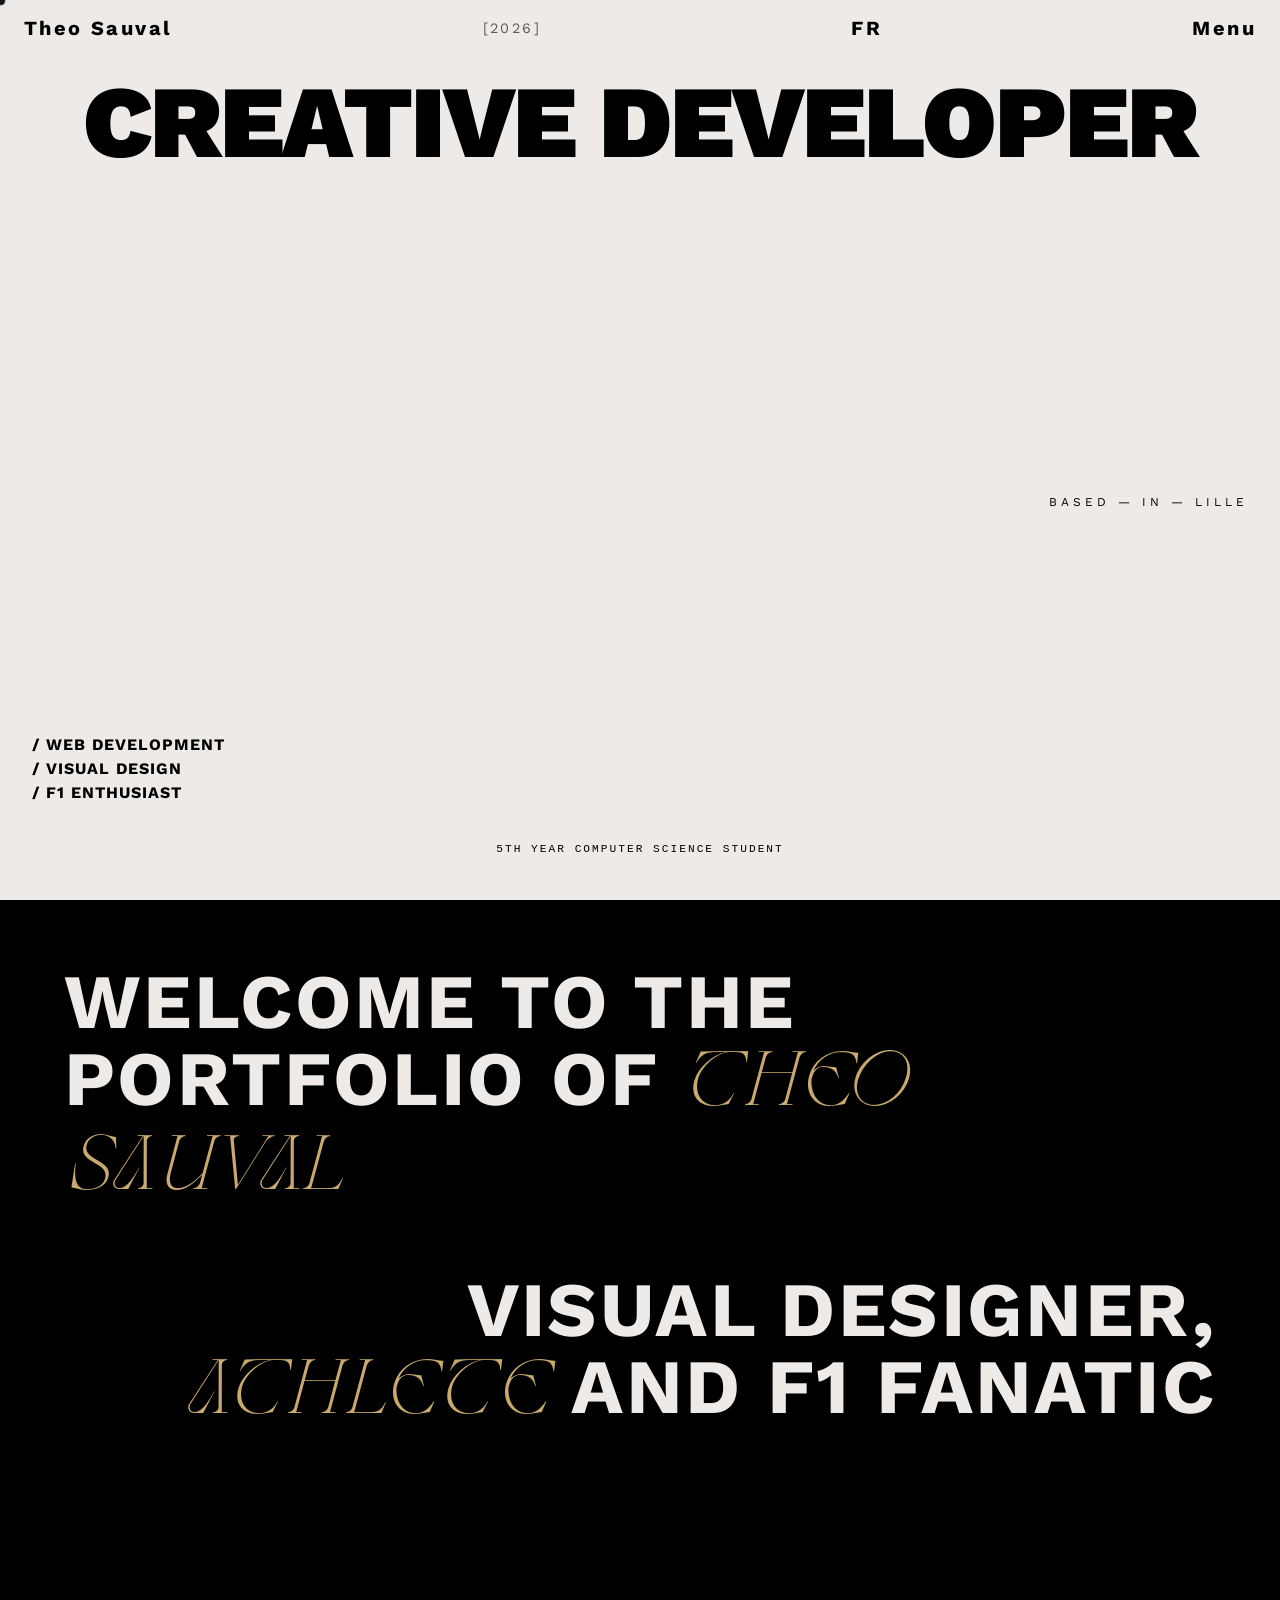
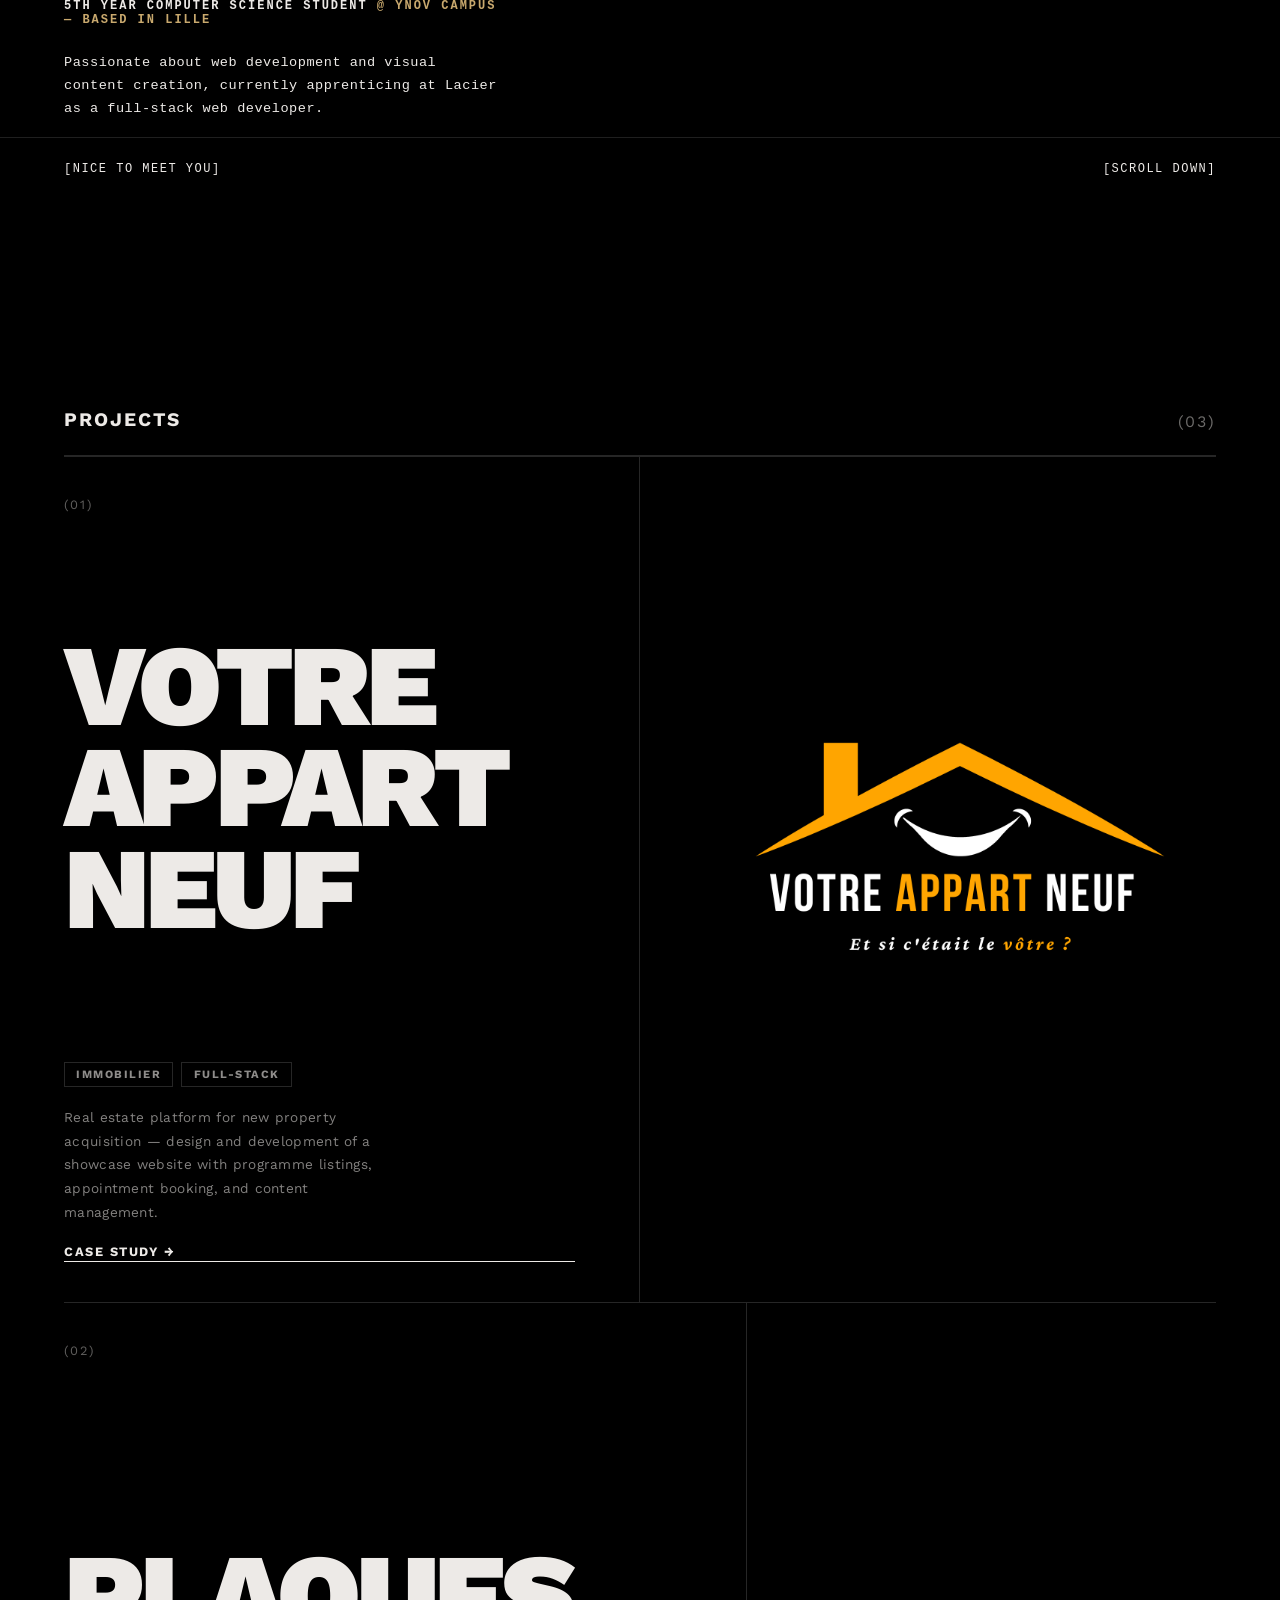
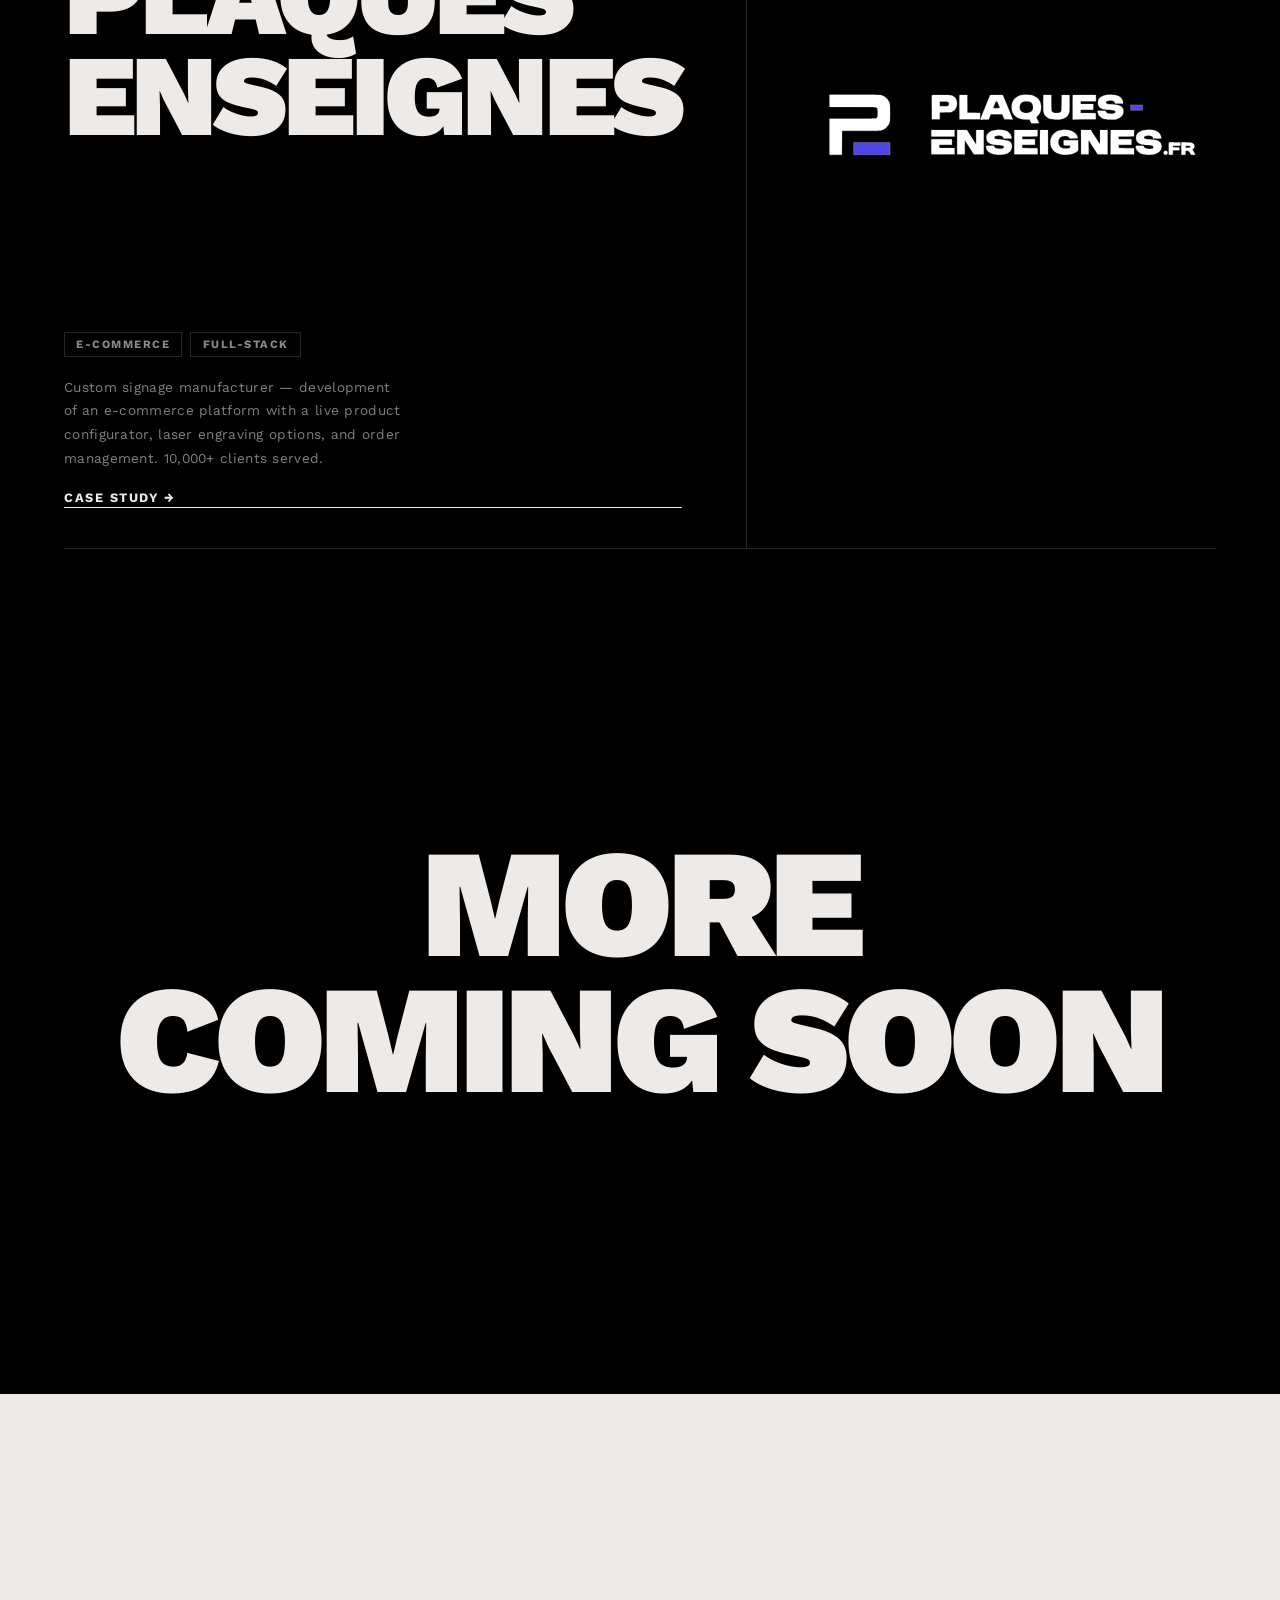
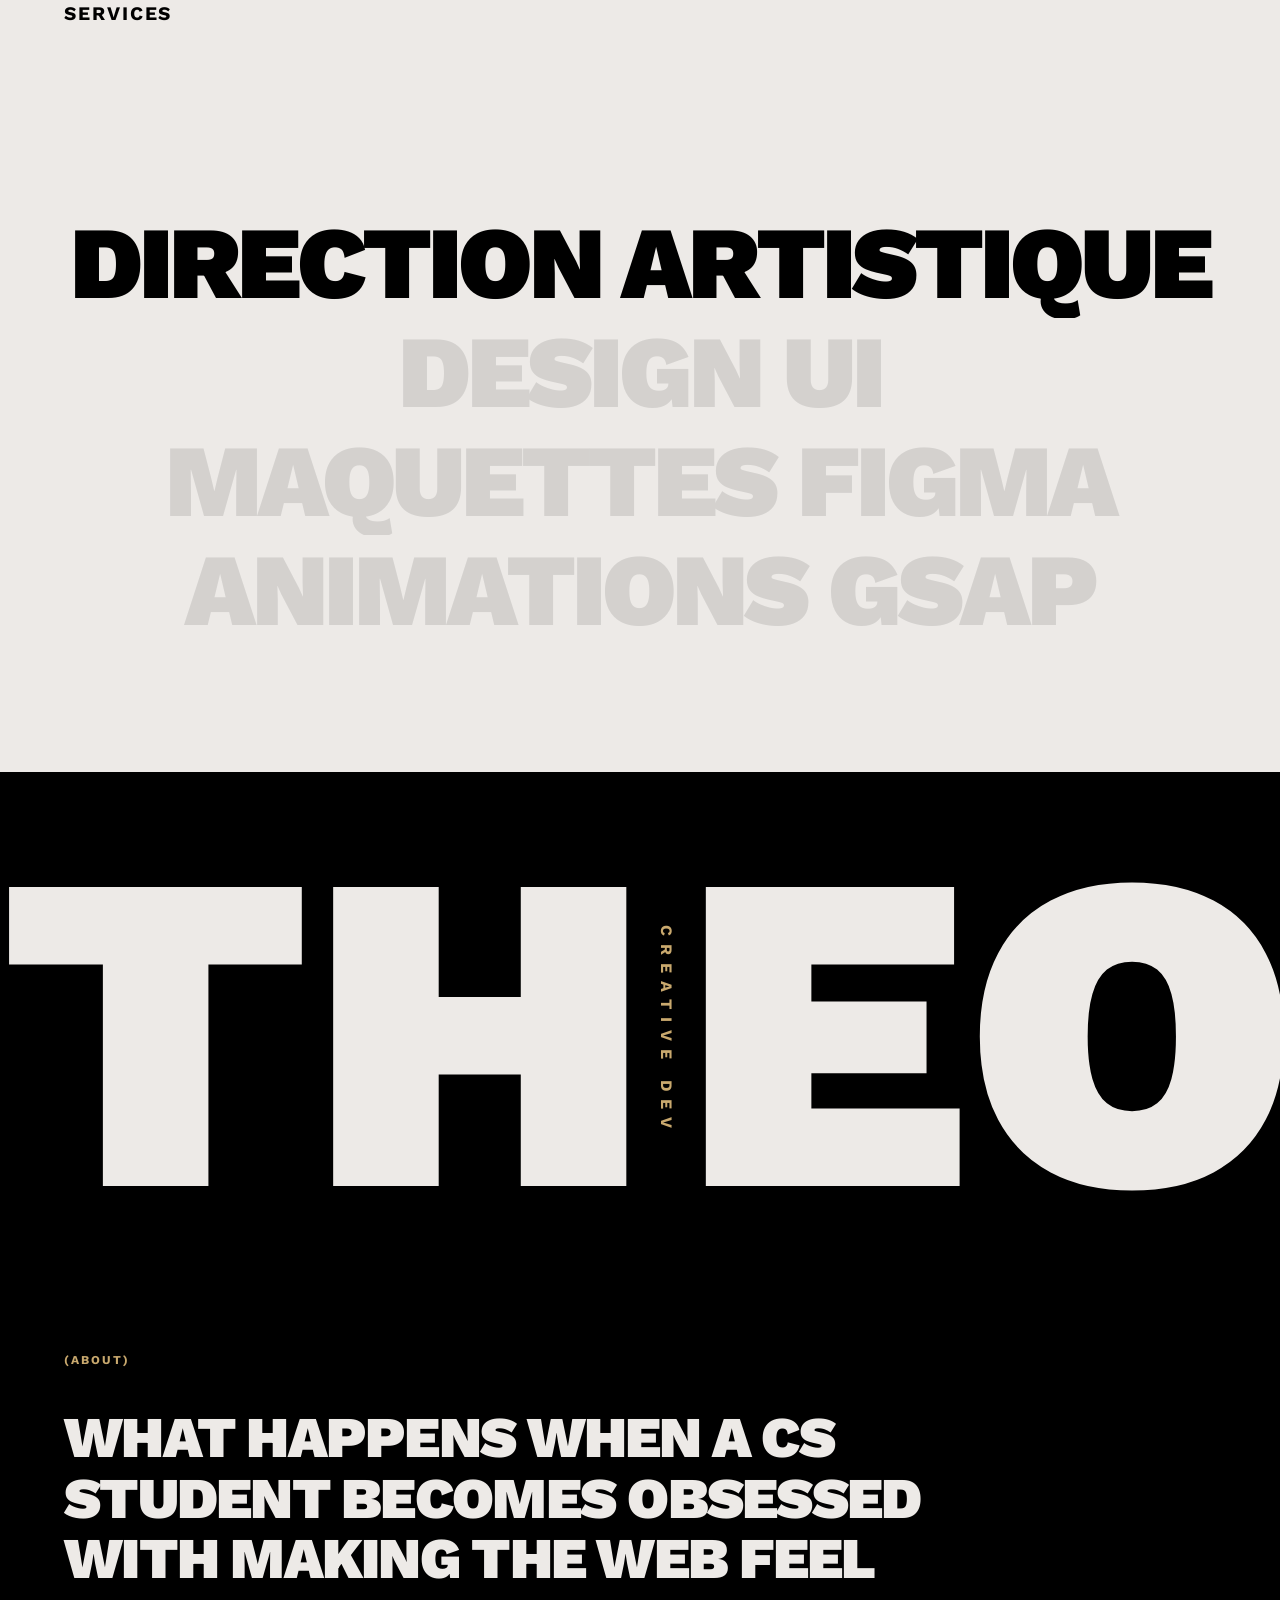
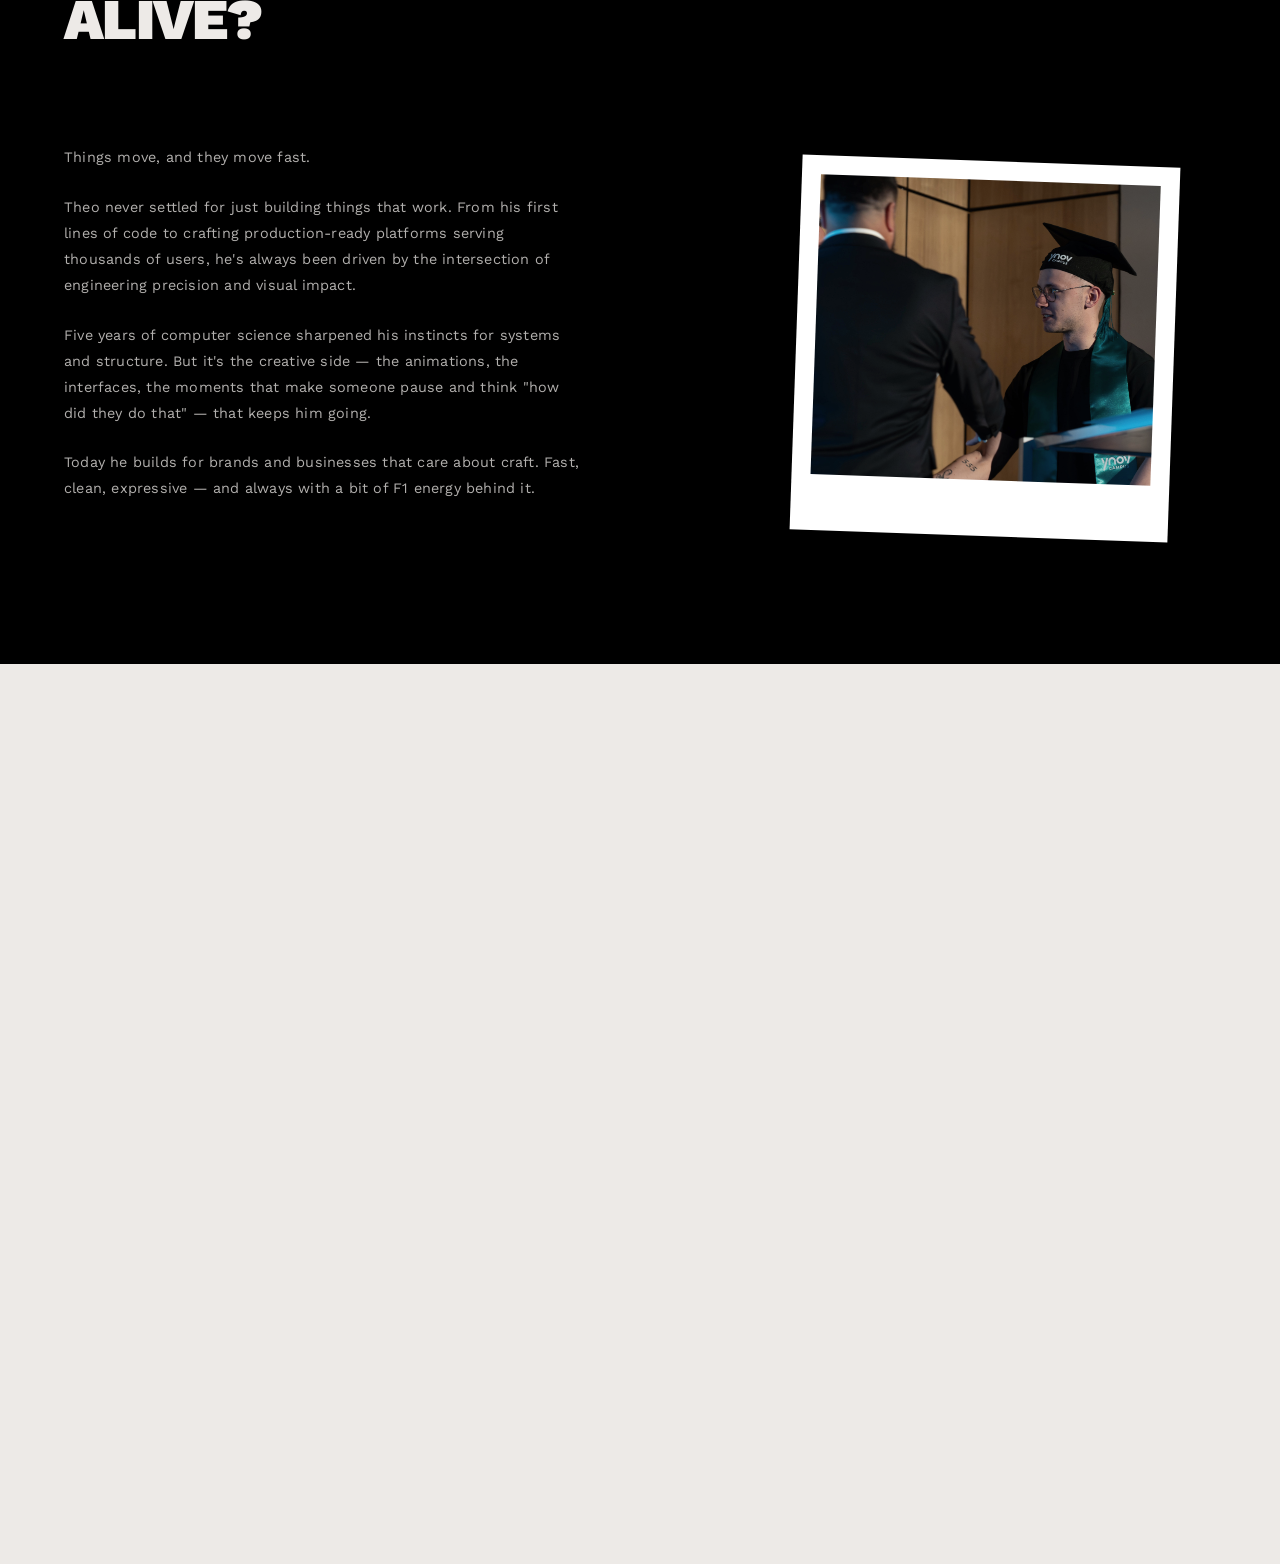
==== index.html @ fca664a8 "Replace Next.js app with static portfolio rewrite New site is plain HTML/CSS/JS (GSAP animations, i1" ====
<!DOCTYPE html>
<html lang="en">

<head>
  <meta charset="UTF-8">
  <meta name="viewport" content="width=device-width, initial-scale=1.0">
  <title>Theo Sauval — Creative Developer</title>
  <meta name="description" content="Theo Sauval — Creative developer & visual designer based in Lille. Building fast, expressive web experiences.">
  <meta property="og:title" content="Theo Sauval — Creative Developer">
  <meta property="og:description" content="Creative developer & visual designer based in Lille. Web development, UI design, GSAP animations.">
  <meta property="og:image" content="https://theosauval.com/assets/theo.jpeg">
  <meta property="og:url" content="https://theosauval.com">
  <meta property="og:type" content="website">
  <link rel="canonical" href="https://theosauval.com">
  <link rel="icon" type="image/svg+xml" href="assets/favicon.svg">
  <link rel="stylesheet" href="css/styles.css">
  <script src="https://cdn.jsdelivr.net/npm/gsap@3.12.5/dist/gsap.min.js"></script>
  <script src="https://cdn.jsdelivr.net/npm/lenis@1.1.14/dist/lenis.min.js"></script>
  <script src="js/menu.js" defer></script>
</head>

<body>

  <div id="loader">
    <div class="loader-top">
      <span id="loader-num">(0)</span>
      <span id="loader-time"></span>
    </div>
    <div class="loader-bottom">
      <span class="loader-name">Theo Sauval</span>
      <span class="loader-role">Creative Developer</span>
    </div>
  </div>

    <nav>
      <div class="name">
        Theo Sauval
      </div>
      <div class="year">
        [2026]
      </div>
      <div id="lang-toggle" class="nav-link">FR</div>
      <div id="menu-trigger" class="nav-link">
        Menu
      </div>
    </nav>
    <div id="expanded-menu">
      <div id="sub-menu" class="content">
        <a href="index.html">Home</a>
        <a href="projects.html">Projects</a>
        <a href="services.html">Services</a>
        <a href="about.html">About</a>
        <a href="contact.html">Contact</a>
        <div class="mail_insta">
          <a href="mailto:theo@sauval.dev">theo@sauval.dev</a>
          <a href="https://www.instagram.com/thvsl__/" target="_blank">Instagram</a>
        </div>
      </div>
    </div>
    <!-- <video id="bg-video" src="assets/fomula1.mp4" muted playsinline preload="auto"></video> -->

    <div class="hero">
      <!-- <span class="hero-tag">[ THEO SAUVAL ]</span> -->
      <h1 class="title">CREATIVE DEVELOPER</h1>
      <div class="hero-bottom">
        <div class="hero-services">
          <p>/ WEB DEVELOPMENT</p>
          <p>/ VISUAL DESIGN</p>
          <p>/ F1 ENTHUSIAST</p>
        </div>
<span class="hero-location">BASED — IN — LILLE</span>
      </div>
      <p class="hero-bio">5TH YEAR COMPUTER SCIENCE STUDENT</p>
    </div>
    <section>
      <div class="content-about">
        <h2>Welcome to the portfolio of <em>Theo Sauval</em></h2>
        <p>visual designer, <em>athlete</em> and <span class="hover-trigger" data-video="assets/videoF1.mp4">F1</span> fanatic</p>
        <div class="texte_presentation">
          <h4>
            5th year computer science student <span class="hover-trigger" data-image="assets/ynovcampus_logo.jpg">@ Ynov Campus — Based in Lille</span>
          </h4>
          <p>
            Passionate about web development and visual content creation,
            currently apprenticing at Lacier as a full-stack web developer.
          </p>
        </div>
        <div class="bottom-bar">
          <span>[NICE TO MEET YOU]</span>
          <span>[SCROLL DOWN]</span>
        </div>
      </div>
    </section>

    <section class="projects-section">
      <div class="projects-header">
        <h2>PROJECTS</h2>
        <span>(03)</span>
      </div>

      <div class="project-item" style="z-index: 1;">
        <div class="project-left">
          <span class="project-num">(01)</span>
          <h3>Votre<br>Appart<br>Neuf</h3>
          <div class="project-meta">
            <span class="project-tag">Immobilier</span>
            <span class="project-tag">Full-stack</span>
          </div>
          <p>Real estate platform for new property acquisition — design and development of a showcase website with programme listings, appointment booking, and content management.</p>
          <a href="project-van.html" class="project-link">Case study →</a>
        </div>
        <div class="project-right">
          <img src="assets/logo_orange.png" alt="Votre Appart Neuf">
        </div>
      </div>

      <div class="project-item" style="z-index: 2;">
        <div class="project-left">
          <span class="project-num">(02)</span>
          <h3>Plaques<br>Enseignes</h3>
          <div class="project-meta">
            <span class="project-tag">E-commerce</span>
            <span class="project-tag">Full-stack</span>
          </div>
          <p>Custom signage manufacturer — development of an e-commerce platform with a live product configurator, laser engraving options, and order management. 10,000+ clients served.</p>
          <a href="project-plaques.html" class="project-link">Case study →</a>
        </div>
        <div class="project-right">
          <img src="assets/Logo.svg" alt="Plaques Enseignes">
        </div>
      </div>
      <div class="project-item project-item--teaser" style="z-index: 3;">
        <h3 class="project-teaser-title">More<br>coming soon</h3>
      </div>

    </section>

    <section class="services-section">
      <div class="services-header">
        <span>SERVICES</span>
      </div>

      <ul class="services-list">
        <li class="service-item active" data-image="assets/image.png">
          <h3>Direction artistique</h3>
        </li>
        <li class="service-item" data-image="assets/image.png">
          <h3>Design UI</h3>
        </li>
        <li class="service-item" data-video="assets/figma.webm">
          <h3>Maquettes Figma</h3>
        </li>
        <li class="service-item" data-video="assets/gsap.webm">
          <h3>Animations GSAP</h3>
        </li>
        
      </ul>
    </section>

    <section class="about-section">
      <div class="about-name">
        <span class="about-letter">T</span>
        <span class="about-letter">H</span>
        <span class="about-creative">CREATIVE DEV</span>
        <span class="about-letter">E</span>
        <span class="about-letter">O</span>
      </div>
      <div class="about-bio-section">
        <span class="about-bio-label">(ABOUT)</span>
        <h2 class="about-bio-title">What happens when a CS student becomes obsessed with making the web feel alive?</h2>
        <div class="about-bio-content">
          <div class="about-bio-text">
            <p>Things move, and they move fast.</p>
            <p>Theo never settled for just building things that work. From his first lines of code to crafting production-ready platforms serving thousands of users, he's always been driven by the intersection of engineering precision and visual impact.</p>
            <p>Five years of computer science sharpened his instincts for systems and structure. But it's the creative side — the animations, the interfaces, the moments that make someone pause and think "how did they do that" — that keeps him going.</p>
            <p>Today he builds for brands and businesses that care about craft. Fast, clean, expressive — and always with a bit of F1 energy behind it.</p>
          </div>
          <div class="about-bio-image">
            <div class="polaroid">
              <img src="assets/theo.jpeg" alt="Theo Sauval">
            </div>
          </div>
        </div>
      </div>
    </section>

    <footer class="footer">
      <div class="footer-glow"></div>
      <div class="footer-inner">
        <div class="footer-top">
          <h2 class="footer-headline">AVAILABLE FOR<br>NEW PROJECTS</h2>
          <nav class="footer-nav">
            <span class="footer-col-label">MENU</span>
            <a href="index.html">Home</a>
            <a href="projects.html">Projects</a>
            <a href="services.html">Services</a>
            <a href="about.html">About</a>
          </nav>
          <div class="footer-socials">
            <span class="footer-col-label">SOCIALS</span>
            <a href="mailto:theo@sauval.dev">Email</a>
            <a href="https://www.instagram.com/thvsl__/" target="_blank">Instagram</a>
            <a href="https://www.linkedin.com/in/theo-sauval-402884244/" target="_blank">LinkedIn</a>
          <a href="https://github.com/TheoSauval" target="_blank">GitHub</a>
          </div>
        </div>
        <div class="footer-meta">
          <span>© 2026 THEO SAUVAL</span>
          <span>LILLE — FR</span>
        </div>
      </div>
      <div class="footer-wordmark">THEO SAUVAL</div>
    </footer>

    <div id="service-preview">
      <img id="service-preview-img" src="" alt="">
      <video id="service-preview-vid" muted playsinline loop></video>
    </div>

    <div id="lang-overlay"></div>

    <div id="cursor"></div>
    <div id="cursor-image">
      <img id="cursor-img" src="" alt="">
      <video id="cursor-vid" muted playsinline></video>
    </div>
  <script src="js/loader.js"></script>
  <script src="js/effects.js" defer></script>
  <script src="js/lang.js" defer></script>
</body>

</html>
---- css/styles.css ----
@import url('https://fonts.googleapis.com/css2?family=Work+Sans:wght@100..900&display=swap');

#loader {
  position: fixed;
  inset: 0;
  z-index: 9999;
  background-color: #000;
  display: flex;
  flex-direction: column;
  justify-content: space-between;
  padding: 2rem 2.5rem;
  box-sizing: border-box;
  will-change: clip-path;
}

.loader-top {
  display: flex;
  justify-content: space-between;
  align-items: flex-start;
}

#loader-num,
#loader-time {
  font-family: 'Work Sans', sans-serif;
  font-size: 0.75rem;
  font-weight: 400;
  letter-spacing: 2px;
  color: rgba(237,234,231,0.5);
}

.loader-bottom {
  display: flex;
  justify-content: space-between;
  align-items: flex-end;
}

.loader-name {
  font-family: 'Work Sans', sans-serif;
  font-size: 0.75rem;
  font-weight: 700;
  letter-spacing: 3px;
  text-transform: uppercase;
  color: rgba(237,234,231,0.6);
}

.loader-role {
  font-family: 'Work Sans', sans-serif;
  font-size: 0.75rem;
  font-weight: 400;
  letter-spacing: 3px;
  text-transform: uppercase;
  color: rgba(237,234,231,0.3);
}

#lang-overlay {
  position: fixed;
  inset: 0;
  z-index: 9998;
  background-color: #000;
  visibility: hidden;
  will-change: transform;
}

@font-face {
    font-family: 'Wagon';
    src: url('../fonts/Wagon-free-personal-Use/Wagon Free Personal Use/Wagon-ExtraLightItalic.otf') format('opentype');
    font-style: italic;
}

body {
    font-family: 'Work Sans', sans-serif;
    margin: 0;
    letter-spacing: 2.4px;
    font-size: 13px;
    background-color: #edeae7;
    overflow-x: hidden;
}

#cursor {
    position: fixed;
    width: 11px;
    height: 11px;
    border-radius: 50%;
    background: #ffffff;
    mix-blend-mode: difference;
    pointer-events: none;
    z-index: 10000;
    top: 0;
    left: 0;
    transform: translate(-50%, -50%);
}

section {
    position: relative;
    z-index: 2;
}

.content-about {
    padding: 4rem 4rem 0;
    height: 100vh;
    box-sizing: border-box;
    display: flex;
    flex-direction: column;
    background-color: #000000;
    position: relative;
    overflow: hidden;

    h2 {
        font-size: clamp(3rem, 6vw, 6rem);
        font-weight: 700;
        text-transform: uppercase;
        color: #edeae7;
        margin: 0;
        max-width: 90%;
        line-height: 1;
        align-self: flex-start;

        em {
            font-family: 'Wagon', serif;
            font-style: italic;
            font-weight: 400;
            color: #C9A96E;
        }
    }

    > p {
        font-size: clamp(3rem, 6vw, 6rem);
        font-weight: 700;
        color: #edeae7;
        margin-top: 4rem;
        text-transform: uppercase;
        line-height: 1;
        max-width: 90%;
        align-self: flex-end;
        text-align: right;

        em {
            font-family: 'Wagon', serif;
            font-style: italic;
            font-weight: 400;
            color: #C9A96E;
        }
    }
}

#bg-video {
    position: fixed;
    top: 0;
    left: 0;
    width: 100%;
    height: 100%;
    object-fit: cover;
    z-index: 0;
    filter: blur(12px);
    transform: scale(1.05);
}

nav {
    position: sticky;
    top: 0;
    z-index: 100;
    height: 55px;
    font-size: 20px;
    color: rgb(0, 0, 0);
    padding: 0px 24px 0px 24px;
    display: flex;
    align-items: center;
    justify-content: space-between;
    font-weight: bold;
    background-color: #edeae7;
    transition: color 0.3s ease, background-color 0.3s ease;
    .year {
        font-size: 0.9rem;
        opacity: 0.6;
        font-weight: normal;
    }
}

.nav-link:hover {
    cursor: pointer;
}

#expanded-menu {
    position: fixed;
    top: 0;
    left: 0;
    width: 100%;
    background-color: #000000;
    overflow: hidden;
    height: 0;
    z-index: 50;
}

nav.menu-open,
nav.nav--on-dark {
    color: #edeae7;
    background-color: #000;
}

.content {
    height: 100%;
    display: flex;
    flex-direction: column;
    a {
        flex: 1;
        display: flex;
        align-items: center;
        justify-content: center;
        color: #edeae7;
        text-decoration: none;
        font-family: 'Work Sans', sans-serif;
        font-size: 14vh;
        font-weight: 900;
        line-height: 1;
        text-align: center;
        text-transform: uppercase;
        opacity: 0;
        transform: translateY(30px);
        border-top: 1px solid rgba(255,255,255,0.1);
        transition: color 0.3s ease, transform 0.3s ease;
    }
    a:hover {
        transform: translateY(0) skewX(-6deg);
    }

    .menu-letter {
        position: relative;
        display: inline-block;
        overflow: hidden;
        vertical-align: top;
    }

    .menu-letter-inner,
    .menu-letter-clone {
        display: block;
    }

    .menu-letter-clone {
        position: absolute;
        top: 100%;
        left: 0;
        width: 100%;
        color: #C9A96E;
    }
    .mail_insta {
        padding: 1.5rem 2rem;
        display: flex;
        justify-content: space-between;
        border-top: 1px solid rgba(255,255,255,0.1);
        a {
            flex: unset;
            font-size: 0.9rem;
            border-top: none;
        }
    }
}

.hero {
    display: flex;
    flex-direction: column;
    height: calc(100vh - 55px);
    position: sticky;
    top: 55px;
    z-index: 1;
    background-color: #edeae7;
    padding: 1.5rem 2rem 2.5rem;
    box-sizing: border-box;
}

.hero-tag {
    font-size: 0.75rem;
    letter-spacing: 2px;
    color: #000;
}

.hero-bottom {
    flex: 1;
    display: flex;
    justify-content: space-between;
    align-items: flex-end;
    padding-top: 2rem;
}

.hero-services p {
    font-size: 1rem;
    font-weight: 700;
    margin: 0.3rem 0;
    letter-spacing: 1px;
    text-transform: uppercase;
    color: #000;
}

.hero-location {
    font-size: 0.75rem;
    letter-spacing: 4px;
    text-transform: uppercase;
    align-self: center;
    color: #000;
}

.hero-bio {
    font-family: monospace;
    font-size: 0.7rem;
    letter-spacing: 2px;
    text-align: center;
    text-transform: uppercase;
    line-height: 1.9;
    margin: 0;
    padding-top: 2rem;
    color: #000;
}

.title {
    font-size: 8vw;
    font-weight: 900;
    line-height: 0.85;
    letter-spacing: -0.02em;
    margin: 0;
    padding-left: 0;
    cursor: default;
    text-transform: uppercase;
    text-align: center;
}

.title .title-word {
    display: inline-block;
    white-space: nowrap;
}

.title .letter {
    position: relative;
    display: inline-block;
    overflow: hidden;
    vertical-align: top;
    padding-bottom: 0.12em;
    margin-bottom: -0.12em;
}


.title .letter-inner,
.title .letter-clone {
    display: block;
}

.title .letter-clone {
    position: absolute;
    top: 100%;
    left: 0;
    width: 100%;
    color: #C9A96E;
}


.hover-trigger {
    cursor: none;
}

#cursor-image {
    position: fixed;
    top: 0;
    left: 0;
    width: 320px;
    height: 220px;
    pointer-events: none;
    z-index: 9998;
    opacity: 0;
    transform: translate(-50%, -50%) scale(0.8);

    img, video {
        width: 100%;
        height: 100%;
        object-fit: cover;
    }

    video {
        display: none;
    }
}

.texte_presentation {
    margin-top: auto;
    margin-bottom: 5rem;
    padding-top: 4rem;
    max-width: 38%;

    h4 {
        font-family: monospace;
        font-size: 0.75rem;
        font-weight: 700;
        text-transform: uppercase;
        letter-spacing: 2px;
        color: #edeae7;
        margin: 0 0 1.5rem 0;

        span {
            color: #C9A96E;
        }
    }

    p {
        font-family: monospace;
        font-size: 0.85rem;
        font-weight: 400;
        color: #edeae7;
        margin: 0;
        letter-spacing: 0.5px;
        text-transform: none;
        text-align: left;
        line-height: 1.7;
    }
}

.projects-section {
    background-color: #000;
    padding: 10rem 4rem 0;
    position: relative;
    z-index: 3;
}

.projects-header {
    display: flex;
    justify-content: space-between;
    align-items: flex-end;
    padding: 3rem 0 1.5rem;
    border-bottom: 1px solid rgba(255, 255, 255, 0.15);

    h2 {
        font-size: clamp(1rem, 1.5vw, 1.5rem);
        font-weight: 700;
        text-transform: uppercase;
        margin: 0;
        letter-spacing: 0.1em;
        color: #edeae7;
    }

    span {
        font-size: 1rem;
        font-weight: 400;
        letter-spacing: 2px;
        color: #edeae7;
        opacity: 0.45;
    }
}

.project-item {
    display: grid;
    grid-template-columns: 1fr 1fr;
    min-height: calc(100vh - 55px);
    border-top: 1px solid rgba(255, 255, 255, 0.15);
    position: sticky;
    top: 55px;
    background-color: #000;
}

.project-left {
    display: flex;
    flex-direction: column;
    padding: 2.5rem 4rem 2.5rem 0;
    border-right: 1px solid rgba(255, 255, 255, 0.15);

    .project-num {
        font-size: 0.8rem;
        font-weight: 400;
        letter-spacing: 2px;
        color: #edeae7;
        opacity: 0.4;
    }

    h3 {
        flex: 1;
        display: flex;
        align-items: center;
        font-size: clamp(4.5rem, 9vw, 11rem);
        font-weight: 900;
        text-transform: uppercase;
        margin: 0;
        letter-spacing: -0.04em;
        line-height: 0.88;
        color: #edeae7;
    }

    p {
        font-size: 0.85rem;
        line-height: 1.75;
        font-weight: 400;
        letter-spacing: 0.3px;
        text-transform: none;
        color: #edeae7;
        opacity: 0.55;
        max-width: 340px;
        margin: 0 0 1.2rem 0;
    }
}

.project-right {
    padding-left: 4rem;
    display: flex;
    align-items: center;
    overflow: hidden;

    img {
        width: 100%;
        object-fit: contain;
        transition: transform 0.7s ease;
    }

    &:hover img {
        transform: scale(1.03);
    }
}

.project-item--teaser {
    display: flex;
    align-items: center;
    justify-content: center;
    border-top: 1px solid rgba(255, 255, 255, 0.15);
}

.project-teaser-title {
    font-size: clamp(5rem, 12vw, 14rem);
    font-weight: 900;
    text-transform: uppercase;
    letter-spacing: -0.04em;
    line-height: 0.88;
    color: #edeae7;
    opacity: 1;
    margin: 0;
    text-align: center;
}

.project-meta {
    display: flex;
    gap: 0.5rem;
    margin-bottom: 1.2rem;
}

.project-tag {
    font-size: 0.7rem;
    font-weight: 700;
    letter-spacing: 1.5px;
    text-transform: uppercase;
    padding: 0.3rem 0.7rem;
    border: 1px solid rgba(255, 255, 255, 0.25);
    color: #edeae7;
    opacity: 0.6;
}

.project-link {
    display: inline-block;
    font-size: 0.8rem;
    font-weight: 700;
    letter-spacing: 1.5px;
    text-transform: uppercase;
    text-decoration: none;
    color: #edeae7;
    border-bottom: 1px solid #edeae7;
    padding-bottom: 2px;
    transition: opacity 0.2s ease;

    &:hover {
        opacity: 0.5;
    }
}

.services-section {
    background-color: #edeae7;
    padding: 10rem 4rem 8rem;
    position: relative;
    z-index: 4;
}

.services-header {
    display: flex;
    justify-content: space-between;
    align-items: flex-end;
    padding: 3rem 0 1.5rem;

    margin-bottom: 0;

    span {
        font-size: clamp(1rem, 1.5vw, 1.5rem);
        font-weight: 700;
        text-transform: uppercase;
        margin: 0;
        letter-spacing: 0.1em;
        color: #000;
    }
}

.services-list {
    list-style: none;
    margin: 0;
    padding: 10rem 0 0;
    text-align: center;
}

.service-item {
    cursor: default;
    padding: 0.2rem 0;
    overflow: hidden;

    h3 {
        font-size: 8vw;
        font-weight: 900;
        text-transform: uppercase;
        letter-spacing: -0.04em;
        line-height: 1;
        margin: 0;
        white-space: nowrap;
        color: #000;
        opacity: 0.1;
        transition: opacity 0.4s ease;
    }
}

.service-item.active h3,
.service-item:hover h3 {
    opacity: 1;
}

#service-preview {
    position: fixed;
    top: 0;
    left: 0;
    width: 320px;
    height: 220px;
    pointer-events: none;
    z-index: 9999;
    opacity: 0;
    transform: translate(-50%, -60%);

    img, video {
        width: 100%;
        height: 100%;
        object-fit: cover;
    }

    video {
        display: none;
    }
}

.about-section {
    min-height: 100vh;
    display: flex;
    flex-direction: column;
    align-items: flex-start;
    background-color: #000;
    position: relative;
    z-index: 5;
    overflow: hidden;
    padding-top: 2rem;
    margin-bottom: 100vh;
}

.about-name {
    display: flex;
    align-items: center;
    font-family: 'Work Sans', sans-serif;
    font-weight: 900;
    text-transform: uppercase;
    color: #edeae7;
    line-height: 1;
    width: 100%;
    letter-spacing: -0.04em;
}

.about-letter {
    font-size: 35.4vw;
}

.about-creative {
    writing-mode: vertical-lr;
    font-size: 1rem;
    font-weight: 700;
    letter-spacing: 0.5em;
    text-transform: uppercase;
    padding: 0 0.6rem;
    color: #C9A96E;
    flex-shrink: 0;
}

.footer {
    position: fixed;
    bottom: 0;
    left: 0;
    width: 100%;
    min-height: 100vh;
    z-index: 0;
    background: #edeae7;
    display: flex;
    flex-direction: column;
    justify-content: space-between;
    overflow: hidden;
    box-sizing: border-box;
}

.footer-glow {
    display: none;
}

.footer-inner {
    padding: 4rem 4rem 2rem;
    flex: 1;
    display: flex;
    flex-direction: column;
    justify-content: space-between;
    position: relative;
    z-index: 1;
}

.footer-top {
    display: grid;
    grid-template-columns: 1fr auto auto;
    gap: 6rem;
    align-items: start;
}

.footer-headline {
    font-size: clamp(2.5rem, 5vw, 5.5rem);
    font-weight: 900;
    text-transform: uppercase;
    letter-spacing: -0.03em;
    line-height: 1;
    color: #000;
    margin: 0;
}

.footer-col-label {
    display: block;
    font-size: 0.7rem;
    font-weight: 700;
    letter-spacing: 2px;
    text-transform: uppercase;
    color: #000;
    opacity: 0.4;
    margin-bottom: 1.5rem;
}

.footer-nav,
.footer-socials {
    display: flex;
    flex-direction: column;
    gap: 0.8rem;

    a {
        font-size: 1rem;
        font-weight: 400;
        text-decoration: none;
        color: #000;
        letter-spacing: 0.5px;
        text-transform: none;
        transition: opacity 0.2s;

        &:hover {
            opacity: 0.5;
        }
    }
}

.footer-meta {
    display: flex;
    justify-content: space-between;
    align-items: center;
    font-size: 0.75rem;
    letter-spacing: 1.5px;
    text-transform: uppercase;
    color: #000;
    opacity: 0.4;
    padding-top: 2rem;
    border-top: 1px solid rgba(0, 0, 0, 0.1);
}

.footer-wordmark {
    font-size: 18vw;
    font-weight: 900;
    text-transform: uppercase;
    letter-spacing: -0.04em;
    line-height: 0.75;
    color: #000;
    padding: 0 2rem;
    position: relative;
    z-index: 1;
}

.about-bio-section {
    padding: 6rem 4rem 8rem;
    position: relative;
}

.about-bio-label {
    display: block;
    font-size: 0.75rem;
    font-weight: 700;
    letter-spacing: 2px;
    text-transform: uppercase;
    color: #C9A96E;
    margin-bottom: 2.5rem;
}

.about-bio-title {
    font-size: clamp(2rem, 4.5vw, 5rem);
    font-weight: 900;
    text-transform: uppercase;
    line-height: 1.05;
    letter-spacing: -0.03em;
    color: #edeae7;
    max-width: 80%;
    margin: 0 0 6rem 0;
}

.about-bio-content {
    display: grid;
    grid-template-columns: 55% 40%;
    gap: 5%;
    align-items: flex-start;
}

.about-bio-text p {
    font-family: 'Work Sans', sans-serif;
    font-size: clamp(0.9rem, 1.1vw, 1.1rem);
    line-height: 1.8;
    color: #edeae7;
    opacity: 0.75;
    font-weight: 400;
    margin: 0 0 1.5rem 0;
    letter-spacing: 0.2px;
    text-transform: none;
    max-width: 520px;
}

.about-bio-image {
    display: flex;
    justify-content: center;
    padding-top: 1rem;
}

.polaroid {
    background: #fff;
    padding: 1.2rem 1.2rem 3.5rem;
    box-shadow: 4px 8px 30px rgba(0, 0, 0, 0.12);
    transform: rotate(2deg);
    max-width: 340px;

    img {
        width: 100%;
        height: 300px;
        object-fit: cover;
        display: block;
        filter: grayscale(20%);
    }
}

.bottom-bar {
    position: absolute;
    bottom: 0;
    left: 0;
    right: 0;
    padding: 1.5rem 4rem;
    display: flex;
    justify-content: space-between;
    align-items: center;
    font-family: monospace;
    font-size: 0.75rem;
    letter-spacing: 1.5px;
    color: #edeae7;
    border-top: 1px solid rgba(255, 255, 255, 0.12);
}

/* ── Responsive ── */

@media (max-width: 1024px) {
    .projects-section {
        padding: 8rem 2.5rem 0;
    }

    .project-left {
        padding: 2.5rem 2rem 2.5rem 0;
    }

    .project-right {
        padding-left: 2rem;
    }

    .services-section {
        padding: 8rem 2.5rem 6rem;
    }

    .about-bio-section {
        padding: 5rem 2.5rem 6rem;
    }

    .footer-inner {
        padding: 3rem 2.5rem 1.5rem;
    }

    .footer-top {
        gap: 3rem;
    }

    .content-about {
        padding: 3rem 2.5rem 0;
    }

    .bottom-bar {
        padding: 1.5rem 2.5rem;
    }
}

@media (max-width: 768px) {
    body {
        overflow-x: clip;
    }

    #loader {
        padding: 1.5rem 1.2rem;
    }

    #cursor,
    #cursor-image,
    #service-preview {
        display: none;
    }

    .hero {
        z-index: 2;
        padding: 1rem 1.2rem 1.5rem;
    }

    .hero-bottom {
        flex: none;
    }

    .hero-bio {
        margin-top: auto;
    }

    nav {
        font-size: 16px;
        padding: 0 16px;
    }

    .title {
        font-size: 13vw;
    }

    .hero-bottom {
        flex-direction: column;
        align-items: flex-start;
        gap: 1.2rem;
        padding-top: 1.2rem;
    }

    .hero-location {
        align-self: flex-start;
    }

    .hero-services p {
        font-size: 0.85rem;
    }

    .content-about {
        padding: 2rem 1.2rem 0;
        height: auto;
        min-height: 100vh;
    }

    .content-about > p {
        margin-top: 2rem;
    }

    .texte_presentation {
        max-width: 100%;
        margin-bottom: 7rem;
        padding-top: 2rem;
    }

    .bottom-bar {
        padding: 1.2rem 1.2rem;
    }

    .content a {
        font-size: 9vh;
    }

    .content .mail_insta {
        flex-direction: column;
        gap: 0.5rem;
        padding: 1rem 1.2rem;
    }

    .projects-section {
        padding: 5rem 1.2rem 0;
    }

    .project-item {
        grid-template-columns: 1fr;
        min-height: auto;
        position: relative;
    }

    .project-left {
        padding: 2rem 0;
        border-right: none;
        border-bottom: 1px solid rgba(255, 255, 255, 0.15);
    }

    .project-left h3 {
        font-size: clamp(3.5rem, 16vw, 7rem);
        margin: 1rem 0;
    }

    .project-right {
        padding: 2rem 0;
        max-height: 260px;
    }

    .project-item--teaser {
        min-height: 40vh;
    }

    .project-teaser-title {
        font-size: clamp(3rem, 16vw, 8rem);
    }

    .services-section {
        padding: 4rem 1.2rem 4rem;
    }

    .services-header {
        padding: 1rem 0 1rem;
    }

    .services-list {
        padding-top: 1.5rem;
    }

    .service-item h3 {
        font-size: 13vw;
        white-space: normal;
    }

    .about-section {
        padding-top: 1rem;
        margin-bottom: 100vh;
    }

    .about-letter {
        font-size: 35.4vw;
    }

    .about-bio-section {
        padding: 3rem 1.2rem 5rem;
    }

    .about-bio-title {
        max-width: 100%;
        margin-bottom: 3rem;
    }

    .about-bio-content {
        grid-template-columns: 1fr;
        gap: 3rem;
    }

    .polaroid {
        max-width: 260px;
    }

    .polaroid img {
        height: 220px;
    }

    .footer-inner {
        padding: 2.5rem 1.2rem 1.5rem;
    }

    .footer-top {
        grid-template-columns: 1fr 1fr;
        gap: 2rem 1.5rem;
    }

    .footer-headline {
        grid-column: 1 / -1;
    }

    .footer-wordmark {
        font-size: 22vw;
        padding: 0 1rem;
    }

    .footer-meta {
        flex-direction: column;
        align-items: flex-start;
        gap: 0.4rem;
    }
}

@media (max-width: 480px) {
    .title {
        font-size: 15vw;
    }

    .content-about h2,
    .content-about > p {
        font-size: clamp(2rem, 11vw, 4rem);
    }

    .service-item h3 {
        font-size: 15vw;
    }

    .footer-headline {
        font-size: clamp(2rem, 10vw, 4rem);
    }
}
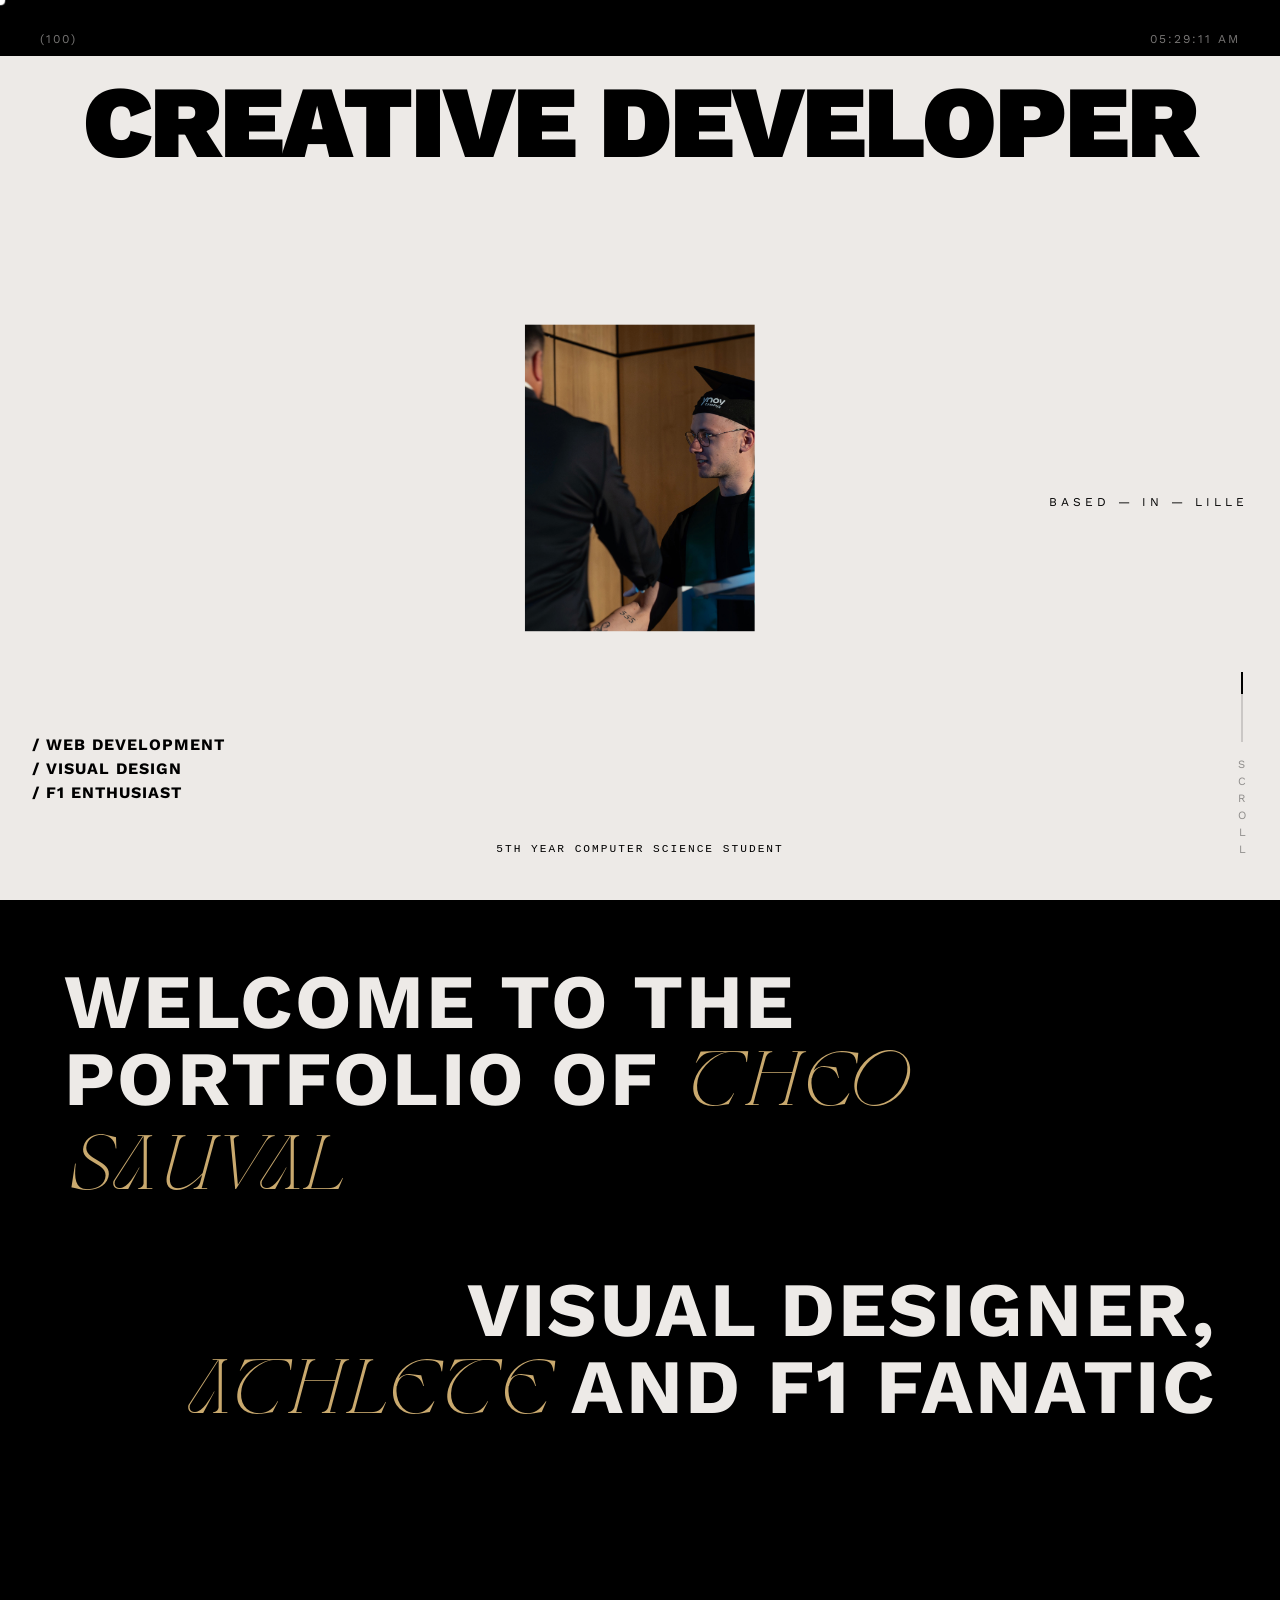
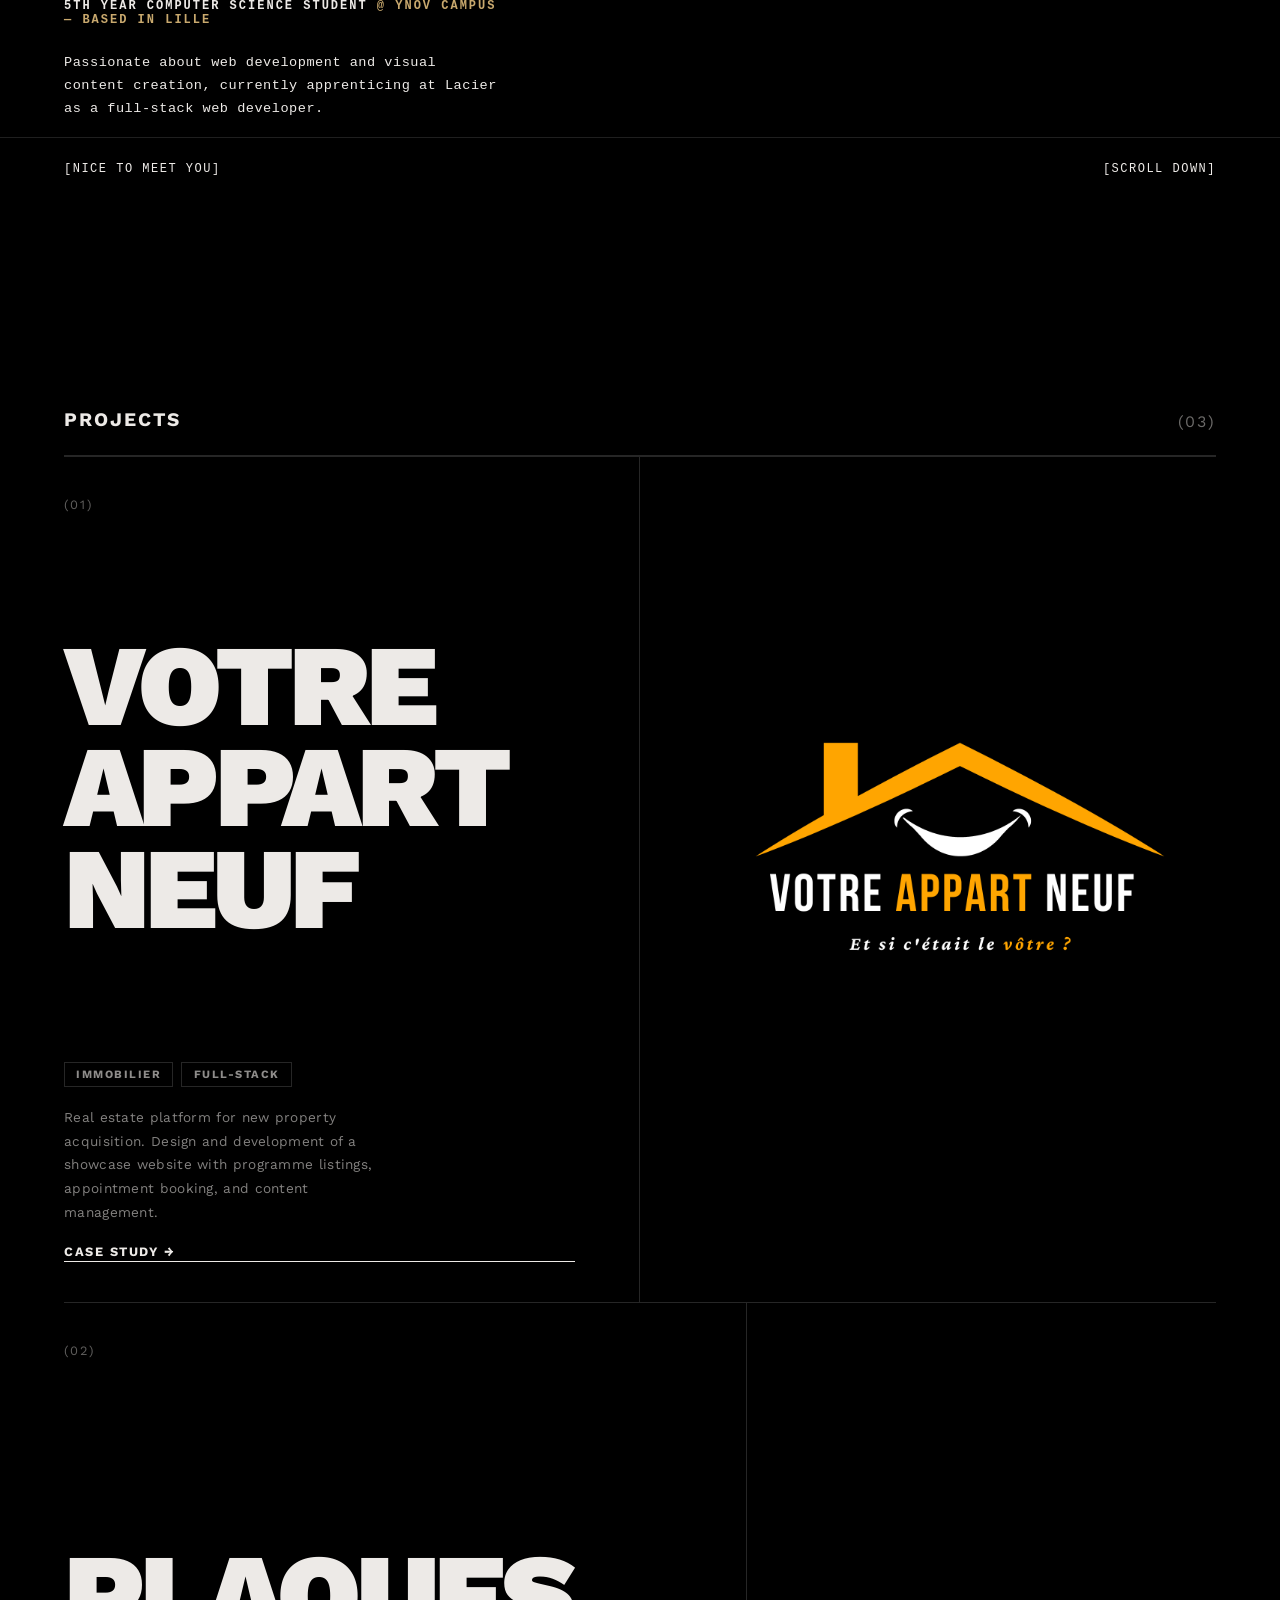
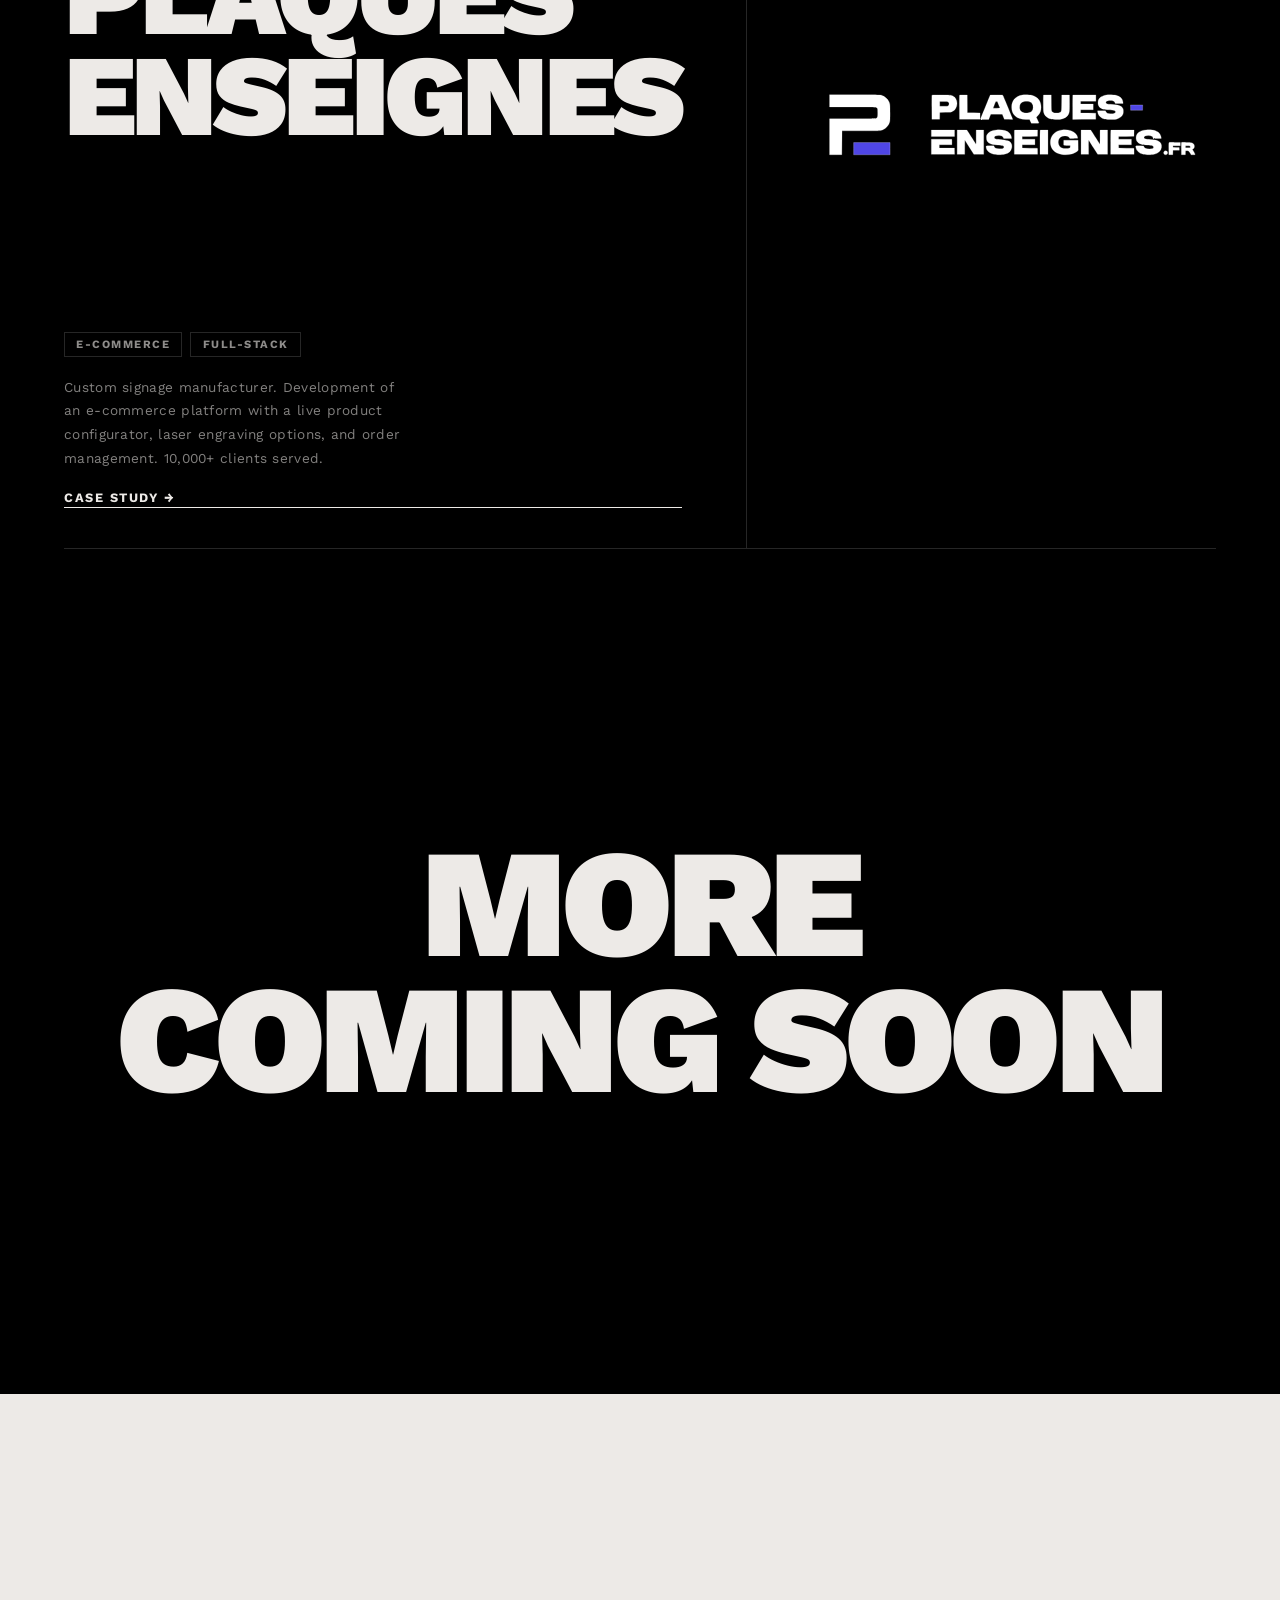
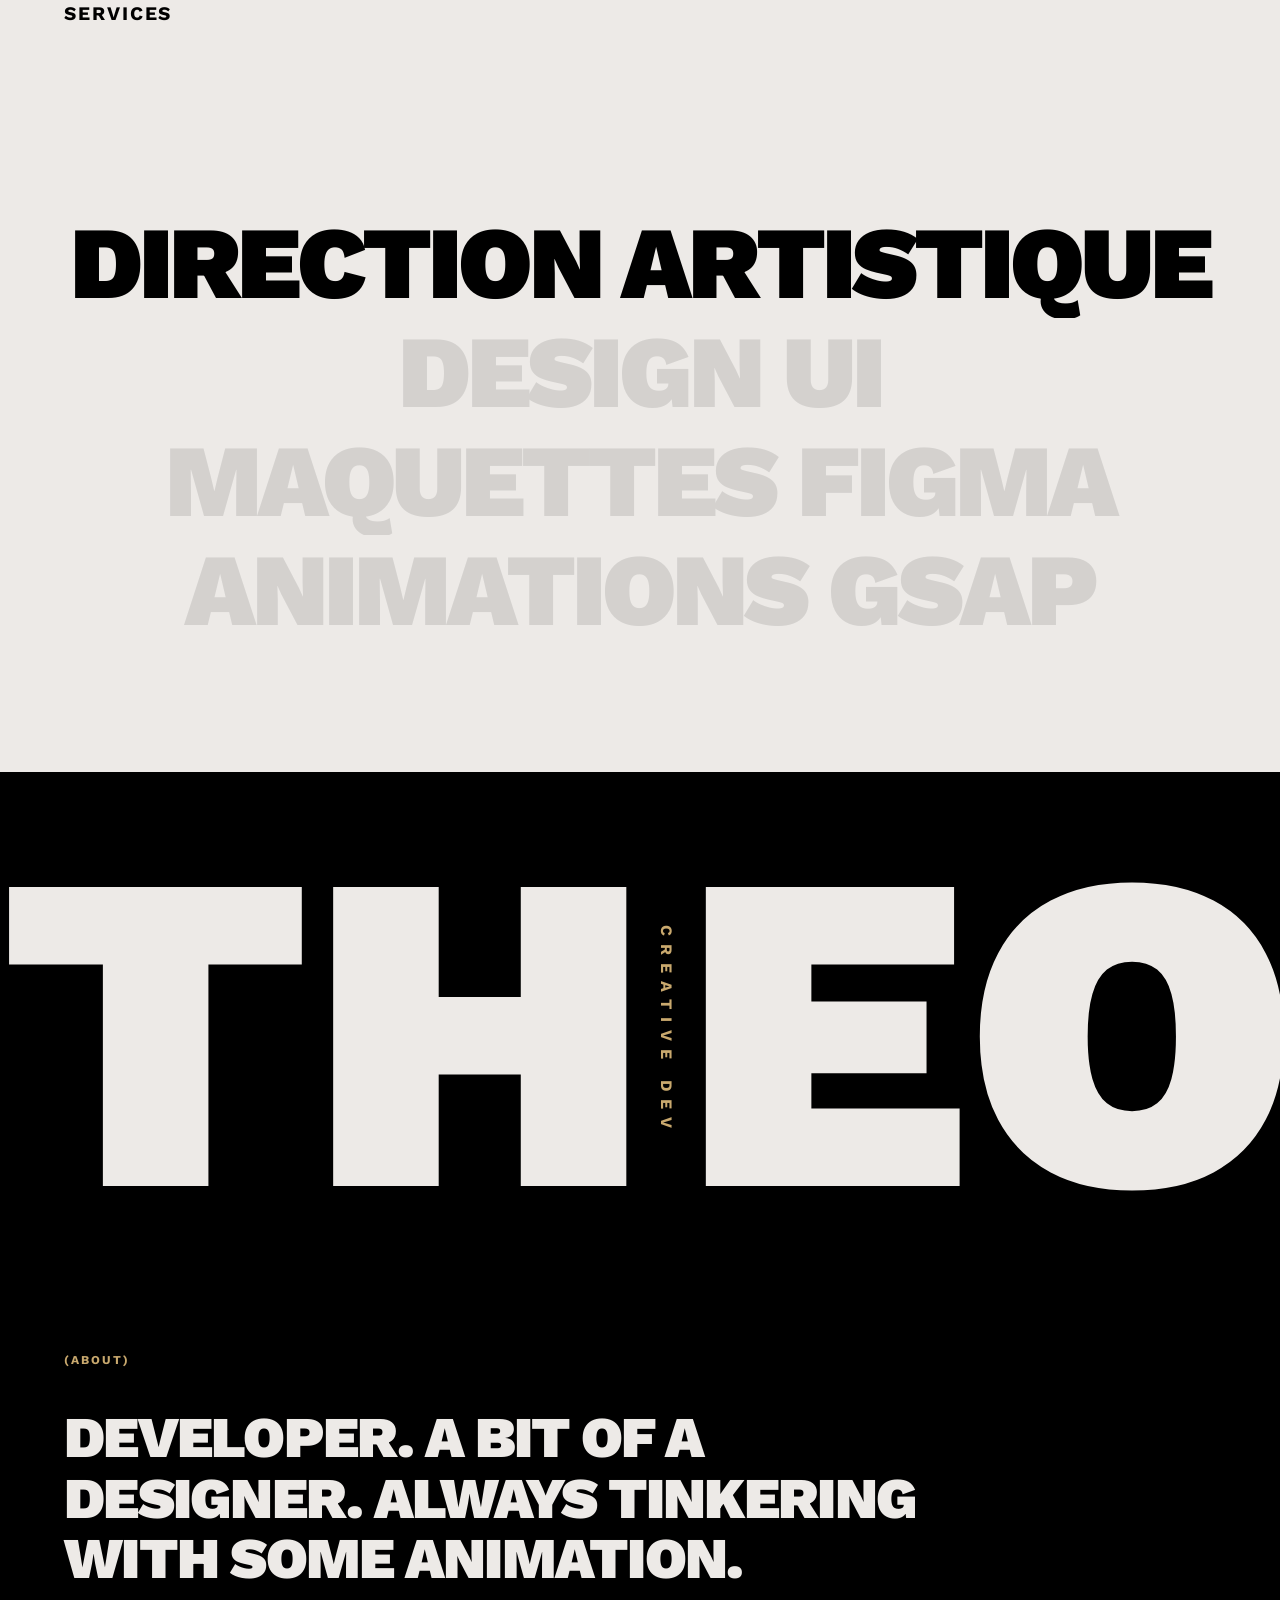
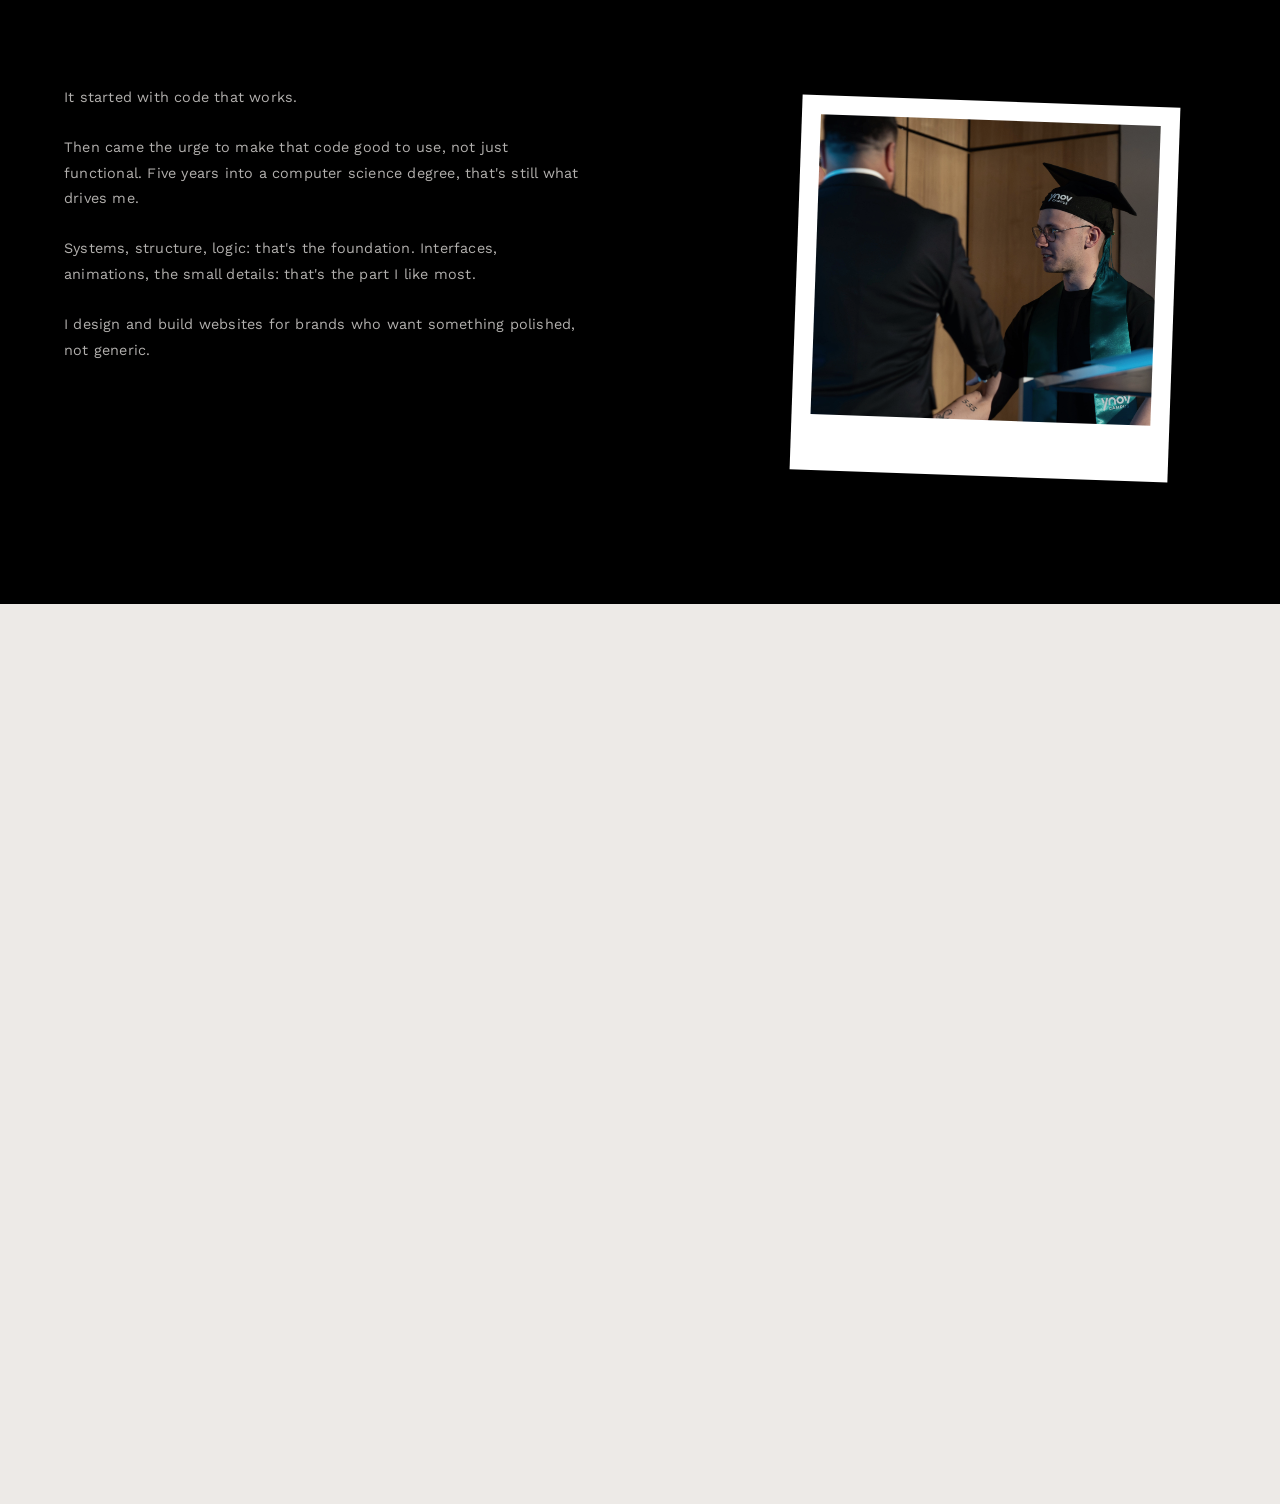
==== commit b8dbc0f5: "Correction textes, images projets et ajustements UI hero - Reformulation des textes (bio, services, " ====
--- a/index.html
+++ b/index.html
@@ -52,8 +52,7 @@
         <a href="about.html">About</a>
         <a href="contact.html">Contact</a>
         <div class="mail_insta">
-          <a href="mailto:theo@sauval.dev">theo@sauval.dev</a>
-          <a href="https://www.instagram.com/thvsl__/" target="_blank">Instagram</a>
+          <a href="mailto:sauvaltheo@gmail.com">sauvaltheo@gmail.com</a>
         </div>
       </div>
     </div>
@@ -62,6 +61,9 @@
     <div class="hero">
       <!-- <span class="hero-tag">[ THEO SAUVAL ]</span> -->
       <h1 class="title">CREATIVE DEVELOPER</h1>
+      <div class="hero-photo">
+        <img src="assets/theo.jpeg" alt="Theo Sauval">
+      </div>
       <div class="hero-bottom">
         <div class="hero-services">
           <p>/ WEB DEVELOPMENT</p>
@@ -71,6 +73,10 @@
 <span class="hero-location">BASED — IN — LILLE</span>
       </div>
       <p class="hero-bio">5TH YEAR COMPUTER SCIENCE STUDENT</p>
+      <div class="hero-scroll">
+        <div class="hero-scroll-track"><span class="hero-scroll-bar"></span></div>
+        <span class="hero-scroll-label">SCROLL</span>
+      </div>
     </div>
     <section>
       <div class="content-about">
@@ -106,7 +112,7 @@
             <span class="project-tag">Immobilier</span>
             <span class="project-tag">Full-stack</span>
           </div>
-          <p>Real estate platform for new property acquisition — design and development of a showcase website with programme listings, appointment booking, and content management.</p>
+          <p>Real estate platform for new property acquisition. Design and development of a showcase website with programme listings, appointment booking, and content management.</p>
           <a href="project-van.html" class="project-link">Case study →</a>
         </div>
         <div class="project-right">
@@ -122,7 +128,7 @@
             <span class="project-tag">E-commerce</span>
             <span class="project-tag">Full-stack</span>
           </div>
-          <p>Custom signage manufacturer — development of an e-commerce platform with a live product configurator, laser engraving options, and order management. 10,000+ clients served.</p>
+          <p>Custom signage manufacturer. Development of an e-commerce platform with a live product configurator, laser engraving options, and order management. 10,000+ clients served.</p>
           <a href="project-plaques.html" class="project-link">Case study →</a>
         </div>
         <div class="project-right">
@@ -141,10 +147,10 @@
       </div>
 
       <ul class="services-list">
-        <li class="service-item active" data-image="assets/image.png">
+        <li class="service-item active">
           <h3>Direction artistique</h3>
         </li>
-        <li class="service-item" data-image="assets/image.png">
+        <li class="service-item">
           <h3>Design UI</h3>
         </li>
         <li class="service-item" data-video="assets/figma.webm">
@@ -167,13 +173,13 @@
       </div>
       <div class="about-bio-section">
         <span class="about-bio-label">(ABOUT)</span>
-        <h2 class="about-bio-title">What happens when a CS student becomes obsessed with making the web feel alive?</h2>
+        <h2 class="about-bio-title">Developer. A bit of a designer. Always tinkering with some animation.</h2>
         <div class="about-bio-content">
           <div class="about-bio-text">
-            <p>Things move, and they move fast.</p>
-            <p>Theo never settled for just building things that work. From his first lines of code to crafting production-ready platforms serving thousands of users, he's always been driven by the intersection of engineering precision and visual impact.</p>
-            <p>Five years of computer science sharpened his instincts for systems and structure. But it's the creative side — the animations, the interfaces, the moments that make someone pause and think "how did they do that" — that keeps him going.</p>
-            <p>Today he builds for brands and businesses that care about craft. Fast, clean, expressive — and always with a bit of F1 energy behind it.</p>
+            <p>It started with code that works.</p>
+            <p>Then came the urge to make that code good to use, not just functional. Five years into a computer science degree, that's still what drives me.</p>
+            <p>Systems, structure, logic: that's the foundation. Interfaces, animations, the small details: that's the part I like most.</p>
+            <p>I design and build websites for brands who want something polished, not generic.</p>
           </div>
           <div class="about-bio-image">
             <div class="polaroid">
@@ -198,8 +204,7 @@
           </nav>
           <div class="footer-socials">
             <span class="footer-col-label">SOCIALS</span>
-            <a href="mailto:theo@sauval.dev">Email</a>
-            <a href="https://www.instagram.com/thvsl__/" target="_blank">Instagram</a>
+            <a href="mailto:sauvaltheo@gmail.com">Email</a>
             <a href="https://www.linkedin.com/in/theo-sauval-402884244/" target="_blank">LinkedIn</a>
           <a href="https://github.com/TheoSauval" target="_blank">GitHub</a>
           </div>
--- a/css/styles.css
+++ b/css/styles.css
@@ -281,6 +281,63 @@
     padding-top: 2rem;
 }
 
+.hero-photo {
+    position: absolute;
+    top: 50%;
+    left: 50%;
+    transform: translate(-50%, -50%);
+    width: clamp(180px, 18vw, 280px);
+    aspect-ratio: 3 / 4;
+    overflow: hidden;
+    z-index: 1;
+    pointer-events: none;
+}
+
+.hero-photo img {
+    width: 100%;
+    height: 100%;
+    object-fit: cover;
+    display: block;
+}
+
+.hero-scroll {
+    position: absolute;
+    right: 2rem;
+    bottom: 2.5rem;
+    display: flex;
+    flex-direction: column;
+    align-items: center;
+    gap: 1rem;
+    z-index: 1;
+}
+
+.hero-scroll-track {
+    position: relative;
+    width: 2px;
+    height: 70px;
+    background: rgba(0, 0, 0, 0.15);
+    overflow: hidden;
+}
+
+.hero-scroll-bar {
+    position: absolute;
+    top: 0;
+    left: 0;
+    width: 2px;
+    height: 22px;
+    background: #000;
+}
+
+.hero-scroll-label {
+    writing-mode: vertical-rl;
+    text-orientation: upright;
+    font-size: 0.7rem;
+    letter-spacing: 4px;
+    text-transform: uppercase;
+    color: #000;
+    opacity: 0.4;
+}
+
 .hero-services p {
     font-size: 1rem;
     font-weight: 700;
@@ -927,6 +984,11 @@
         padding: 1rem 1.2rem 1.5rem;
     }
 
+    .hero-photo,
+    .hero-scroll {
+        display: none;
+    }
+
     .hero-bottom {
         flex: none;
     }
